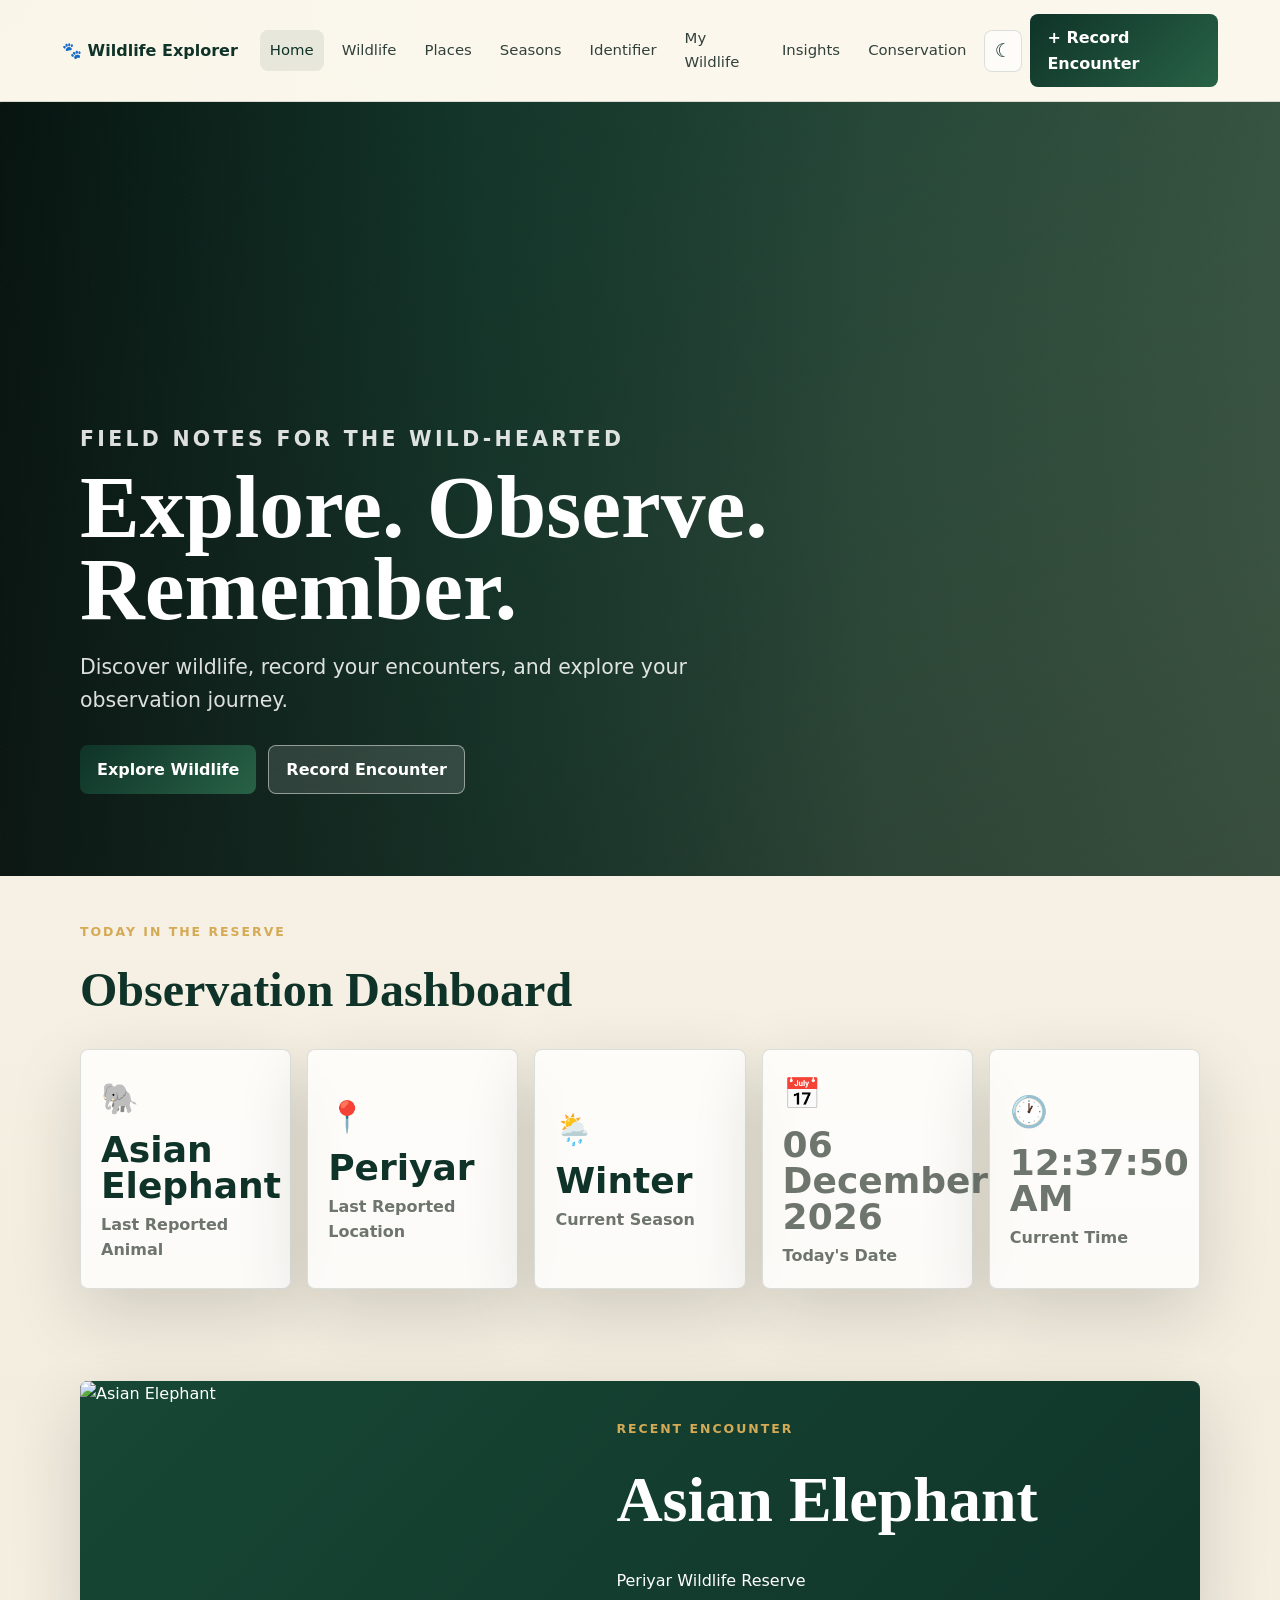
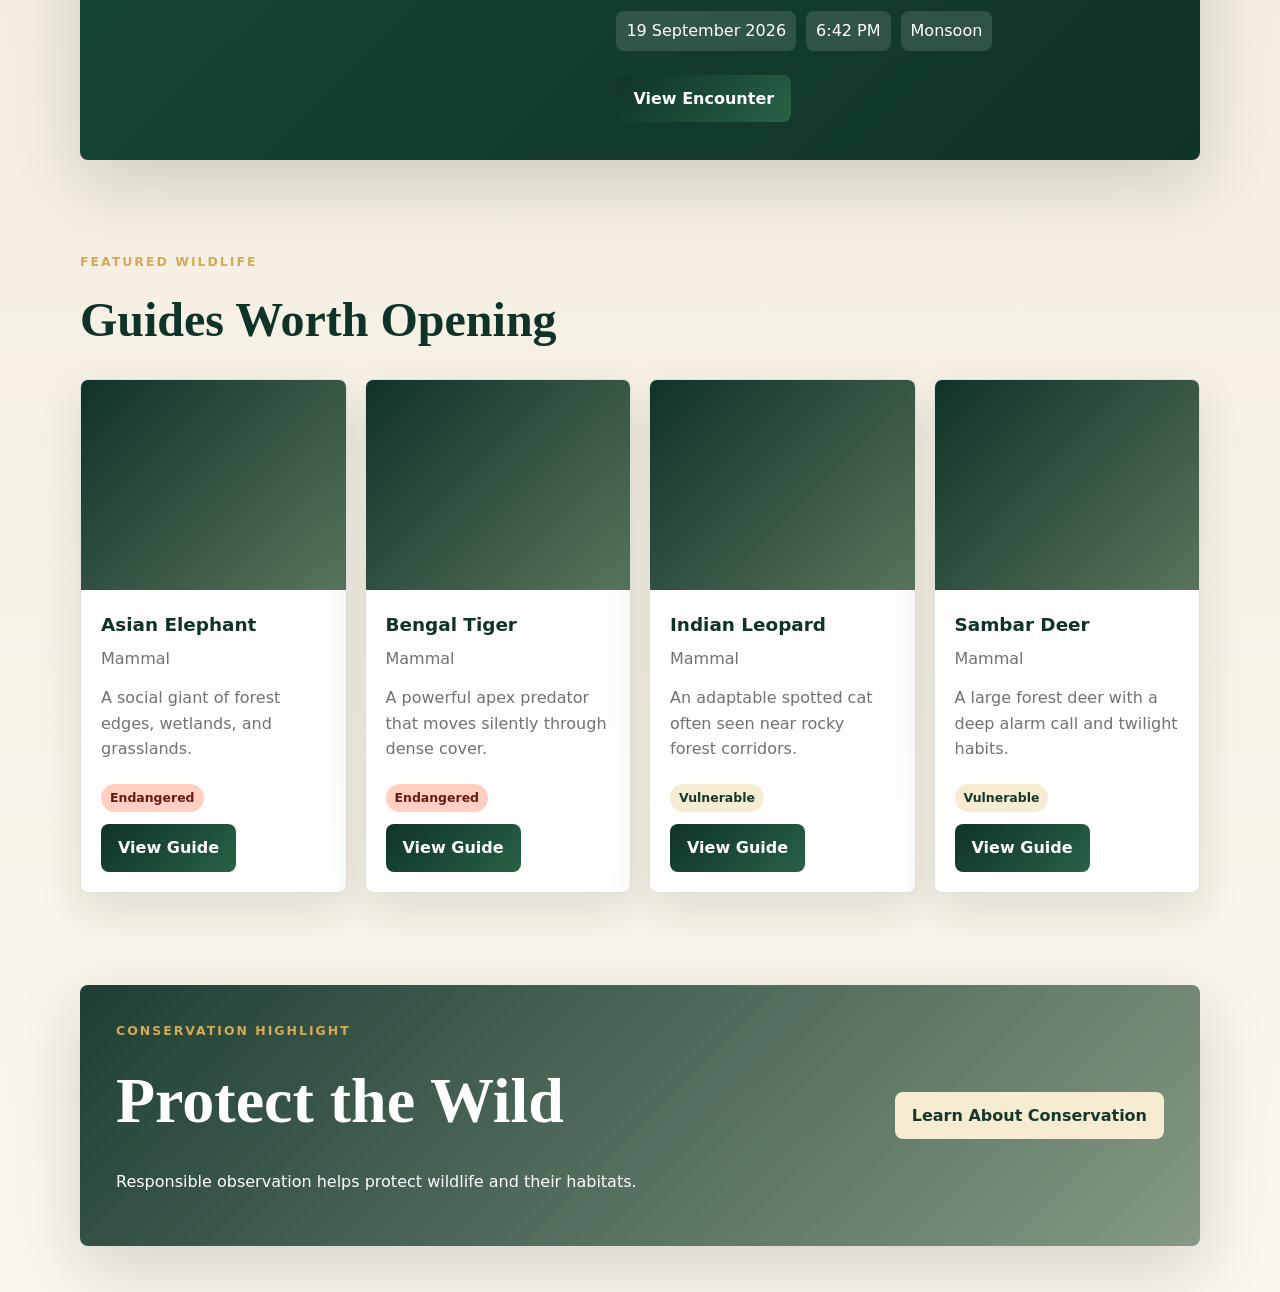
==== index.html @ a48fb43b "fixed directory" ====
<!doctype html>
<html lang="en">
<head>
  <meta charset="utf-8">
  <meta name="viewport" content="width=device-width, initial-scale=1">
  <title>Wildlife Explorer | Home</title>
  <link rel="preconnect" href="https://images.unsplash.com">
  <link rel="stylesheet" href="css/style.css">
</head>
<body data-page="home">
  <header class="site-header">
    <nav class="nav-shell">
      <a class="logo" href="index.html"><span>🐾</span> Wildlife Explorer</a>
      <button class="menu-toggle" aria-label="Open navigation"><span></span><span></span><span></span></button>
      <div class="nav-links">
        <a href="index.html" data-nav="home">Home</a>
        <a href="wildlife.html" data-nav="wildlife">Wildlife</a>
        <a href="places.html" data-nav="places">Places</a>
        <a href="seasons.html" data-nav="seasons">Seasons</a>
        <a href="identifier.html" data-nav="identifier">Identifier</a>
        <a href="my-wildlife.html" data-nav="my-wildlife">My Wildlife</a>
        <a href="insights.html" data-nav="insights">Insights</a>
        <a href="conservation.html" data-nav="conservation">Conservation</a>
        <button class="theme-toggle" type="button" aria-label="Switch to dark mode" title="Switch theme"><span class="theme-icon">☾</span></button>
        <a class="btn btn-primary nav-cta" href="encounter.html">+ Record Encounter</a>
      </div>
    </nav>
  </header>

  <main>
    <section class="hero home-hero reveal" style="--hero:url('https://images.unsplash.com/photo-1484406566174-9da000fda645?auto=format&fit=crop&w=1800&q=85')">
      <div class="hero-overlay"></div>
      <div class="hero-content">
        <p class="eyebrow">Field notes for the wild-hearted</p>
        <h1>Explore. Observe. Remember.</h1>
        <p>Discover wildlife, record your encounters, and explore your observation journey.</p>
        <div class="hero-actions">
          <a class="btn btn-primary" href="wildlife.html">Explore Wildlife</a>
          <a class="btn btn-ghost" href="encounter.html">Record Encounter</a>
        </div>
      </div>
    </section>

    <section class="section dashboard-section">
      <div class="section-heading reveal">
        <p class="eyebrow">Today in the reserve</p>
        <h2>Observation Dashboard</h2>
      </div>
      <div class="stat-grid" id="homeStats"></div>
    </section>

    <section class="section split-section">
      <article class="encounter-feature reveal">
        <img src="https://images.unsplash.com/photo-1557050543-4d5f4e07ef46?auto=format&fit=crop&w=900&q=80" alt="Asian Elephant">
        <div>
          <p class="eyebrow">Recent Encounter</p>
          <h2>Asian Elephant</h2>
          <p>Periyar Wildlife Reserve</p>
          <div class="meta-line"><span>19 September 2026</span><span>6:42 PM</span><span>Monsoon</span></div>
          <a class="btn btn-primary" href="encounter-details.html">View Encounter</a>
        </div>
      </article>
    </section>

    <section class="section">
      <div class="section-heading reveal">
        <p class="eyebrow">Featured Wildlife</p>
        <h2>Guides Worth Opening</h2>
      </div>
      <div class="card-grid animals-featured" id="featuredAnimals"></div>
    </section>

    <section class="section">
      <article class="conservation-band reveal">
        <div>
          <p class="eyebrow">Conservation Highlight</p>
          <h2>Protect the Wild</h2>
          <p>Responsible observation helps protect wildlife and their habitats.</p>
        </div>
        <a class="btn btn-light" href="conservation.html">Learn About Conservation</a>
      </article>
    </section>
  </main>
  <script src="js/script.js"></script>
</body>
</html>
---- css/style.css ----
:root {
  --forest: #0f3328;
  --forest-2: #174735;
  --charcoal: #101916;
  --moss: #58755b;
  --gold: #d5aa55;
  --sand: #e7dcc4;
  --cream: #fbf7ed;
  --muted: #6d756d;
  --line: rgba(15, 51, 40, .14);
  --glass: rgba(255, 255, 255, .78);
  --surface: rgba(255, 255, 255, .84);
  --surface-strong: #ffffff;
  --chip-bg: #f6ecd1;
  --chip-text: #15382c;
  --active-text: #ffffff;
  --shadow: 0 24px 70px rgba(16, 25, 22, .16);
  --radius: 8px;
}

html[data-theme="dark"] {
  --forest: #9bf0b5;
  --forest-2: #173726;
  --charcoal: #f4fff7;
  --moss: #bde0a8;
  --gold: #ffd56f;
  --sand: #2b342c;
  --cream: #101916;
  --muted: #d1dfd6;
  --line: rgba(244, 255, 247, .2);
  --glass: rgba(18, 34, 27, .94);
  --surface: rgba(19, 39, 30, .96);
  --surface-strong: #182d24;
  --chip-bg: #f0e3bc;
  --chip-text: #0d271d;
  --active-text: #08140f;
  --shadow: 0 24px 70px rgba(0, 0, 0, .44);
}

* { box-sizing: border-box; }
html { scroll-behavior: smooth; }
body {
  margin: 0;
  color: var(--charcoal);
  background:
    radial-gradient(circle at top left, rgba(213, 170, 85, .16), transparent 32rem),
    linear-gradient(180deg, #fbf7ed 0%, #f3eddf 48%, #fbf7ed 100%);
  font-family: Inter, ui-sans-serif, system-ui, -apple-system, BlinkMacSystemFont, "Segoe UI", sans-serif;
  line-height: 1.6;
  transition: background .25s ease, color .25s ease;
  animation: pageFade .45s ease both;
}

html[data-theme="dark"] body {
  background:
    radial-gradient(circle at top left, rgba(239, 200, 111, .12), transparent 32rem),
    linear-gradient(180deg, #07110e 0%, #101916 48%, #07110e 100%);
}

a { color: inherit; text-decoration: none; }
img { display: block; max-width: 100%; }
button, input, select { font: inherit; }

.site-header {
  position: sticky;
  top: 0;
  z-index: 50;
  background: rgba(251, 247, 237, .86);
  backdrop-filter: blur(20px);
  border-bottom: 1px solid var(--line);
}

html[data-theme="dark"] .site-header {
  background: rgba(7, 17, 14, .86);
}

.nav-shell {
  max-width: 1200px;
  margin: 0 auto;
  padding: 14px 22px;
  display: flex;
  align-items: center;
  justify-content: space-between;
  gap: 22px;
}

.logo {
  font-weight: 850;
  color: var(--forest);
  letter-spacing: 0;
  white-space: nowrap;
}

.nav-links {
  display: flex;
  align-items: center;
  gap: 8px;
}

.nav-links a:not(.btn) {
  color: #31413a;
  font-size: .93rem;
  padding: 9px 10px;
  border-radius: var(--radius);
}

html[data-theme="dark"] .nav-links a:not(.btn) {
  color: #d6e5da;
}

.nav-links a.active,
.nav-links a:not(.btn):hover {
  color: var(--forest);
  background: rgba(15, 51, 40, .08);
}

html[data-theme="dark"] .nav-links a.active,
html[data-theme="dark"] .nav-links a:not(.btn):hover {
  color: #07110e;
  background: linear-gradient(135deg, #ffd56f, #9bf0b5);
}

.menu-toggle {
  display: none;
  width: 44px;
  height: 44px;
  border: 1px solid var(--line);
  border-radius: var(--radius);
  background: var(--cream);
}

.theme-toggle {
  width: 42px;
  height: 42px;
  display: inline-grid;
  place-items: center;
  border: 1px solid var(--line);
  border-radius: var(--radius);
  color: var(--forest);
  background: rgba(255, 255, 255, .66);
  cursor: pointer;
  transition: transform .22s ease, background .22s ease, box-shadow .22s ease, color .22s ease;
}

.theme-toggle:hover {
  transform: translateY(-2px);
  box-shadow: 0 14px 30px rgba(16, 25, 22, .14);
}

.theme-icon {
  font-size: 1.18rem;
  line-height: 1;
}

html[data-theme="dark"] .theme-toggle,
html[data-theme="dark"] .menu-toggle,
html[data-theme="dark"] .nav-links {
  background: rgba(20, 32, 27, .88);
}

.menu-toggle span {
  display: block;
  width: 20px;
  height: 2px;
  margin: 5px auto;
  background: linear-gradient(135deg, var(--forest-2), #0f3328);
}

.btn {
  display: inline-flex;
  align-items: center;
  justify-content: center;
  min-height: 42px;
  padding: 11px 17px;
  border: 0;
  border-radius: var(--radius);
  font-weight: 800;
  cursor: pointer;
  position: relative;
  overflow: hidden;
  transition: transform .22s ease, box-shadow .22s ease, background .22s ease, color .22s ease;
}

.btn:hover { transform: translateY(-2px); box-shadow: 0 14px 30px rgba(16, 25, 22, .18); }
.btn-primary { color: white; background: linear-gradient(135deg, var(--forest), #286246); }
.btn-ghost { color: white; border: 1px solid rgba(255,255,255,.48); background: rgba(255,255,255,.13); backdrop-filter: blur(12px); }
.btn-light { color: var(--chip-text); background: var(--chip-bg); }

.btn::after {
  content: "";
  position: absolute;
  inset: 0;
  background: linear-gradient(110deg, transparent 0%, rgba(255,255,255,.34) 48%, transparent 70%);
  transform: translateX(-120%);
  transition: transform .45s ease;
}

.btn:hover::after { transform: translateX(120%); }

html[data-theme="dark"] .btn-primary,
html[data-theme="dark"] .chip.active,
html[data-theme="dark"] .season-cards button.active,
html[data-theme="dark"] .season-strip .active {
  color: var(--active-text);
  background: linear-gradient(135deg, #efc86f, #8ed7a5);
}

.hero {
  min-height: 86vh;
  position: relative;
  display: grid;
  align-items: end;
  isolation: isolate;
  background:
    linear-gradient(135deg, rgba(15, 51, 40, .9), rgba(16, 25, 22, .42)),
    var(--hero),
    linear-gradient(135deg, var(--forest), var(--moss));
  background-size: cover;
  background-position: center;
  animation: heroDrift 18s ease-in-out infinite alternate;
}

.hero::after {
  content: "";
  position: absolute;
  inset: 0;
  z-index: -1;
  pointer-events: none;
  background-image:
    linear-gradient(120deg, rgba(255,255,255,.16) 0 1px, transparent 1px 100%),
    linear-gradient(120deg, rgba(255,213,111,.12) 0 1px, transparent 1px 100%);
  background-size: 92px 92px, 148px 148px;
  opacity: .24;
  animation: rainLines 7s linear infinite;
}

.compact-hero { min-height: 58vh; }

.home-hero {
  background:
    linear-gradient(90deg, rgba(7, 17, 14, .9) 0%, rgba(15, 51, 40, .72) 38%, rgba(15, 51, 40, .22) 68%, rgba(7, 17, 14, .1) 100%),
    var(--hero),
    linear-gradient(135deg, var(--forest), var(--moss));
  background-size: cover;
  background-position: center, right center, center;
}

.home-hero .hero-overlay {
  background: linear-gradient(180deg, rgba(16,25,22,.02), rgba(16,25,22,.36));
}
.hero-overlay {
  position: absolute;
  inset: 0;
  z-index: -1;
  background: linear-gradient(180deg, rgba(16,25,22,.05), rgba(16,25,22,.72));
}

.hero-content {
  width: min(1120px, calc(100% - 40px));
  margin: 0 auto;
  padding: 100px 0 82px;
  color: white;
}

.hero-content h1,
.page-title h1 {
  margin: 0;
  max-width: 760px;
  font-family: Georgia, "Times New Roman", serif;
  font-size: clamp(3rem, 7vw, 6.8rem);
  line-height: .92;
  letter-spacing: 0;
}

.hero-content p,
.page-title p {
  max-width: 650px;
  font-size: clamp(1rem, 2vw, 1.28rem);
  color: rgba(255,255,255,.86);
}

.page-title p { color: var(--muted); }
.hero-actions { display: flex; gap: 12px; flex-wrap: wrap; margin-top: 28px; }
.eyebrow {
  margin: 0 0 10px;
  color: var(--gold);
  font-size: .78rem;
  font-weight: 900;
  text-transform: uppercase;
  letter-spacing: .16em;
}

.section, .page-title {
  width: min(1120px, calc(100% - 40px));
  margin: 0 auto;
}

.page-main { padding-top: 58px; }
.section { padding: 46px 0; }
.page-title { padding: 38px 0 12px; }
.page-title h1 { color: var(--forest); font-size: clamp(2.6rem, 6vw, 5rem); }
.page-title p { color: var(--muted); }
.section-heading { margin-bottom: 20px; }
.section-heading h2, .chart-card h2, .season-panel h2 {
  margin: 0;
  color: var(--forest);
  font-family: Georgia, "Times New Roman", serif;
  font-size: clamp(1.8rem, 4vw, 3rem);
}

.stat-grid {
  display: grid;
  grid-template-columns: repeat(5, minmax(0, 1fr));
  gap: 16px;
}

.stat-card, .info-card, .fact-card, .chart-card, .identifier-shell, .form-shell, .filters-panel {
  border: 1px solid var(--line);
  border-radius: var(--radius);
  background: var(--glass);
  box-shadow: var(--shadow);
  backdrop-filter: blur(16px);
  transition: transform .24s ease, border-color .24s ease, box-shadow .24s ease;
}

.stat-card:hover, .info-card:hover, .fact-card:hover, .chart-card:hover {
  transform: translateY(-4px);
  border-color: rgba(213, 170, 85, .46);
}

.stat-card {
  min-height: 126px;
  padding: 20px;
  display: grid;
  align-content: center;
  gap: 8px;
}

.stat-card .icon { font-size: 1.9rem; }
.stat-card strong {
  color: var(--forest);
  font-size: clamp(1.55rem, 3vw, 2.25rem);
  line-height: 1;
}
.stat-card span { color: var(--muted); font-weight: 750; }

.encounter-feature {
  display: grid;
  grid-template-columns: minmax(260px, 42%) 1fr;
  gap: 28px;
  overflow: hidden;
  border-radius: var(--radius);
  background: linear-gradient(135deg, var(--forest-2), #0f3328);
  color: white;
  box-shadow: var(--shadow);
}

.encounter-feature img {
  width: 100%;
  height: 100%;
  min-height: 330px;
  object-fit: cover;
}

.encounter-feature > div { padding: 38px; align-self: center; }
.encounter-feature h2 { margin: 0; font-family: Georgia, "Times New Roman", serif; font-size: clamp(2rem, 5vw, 4rem); }
.meta-line { display: flex; gap: 10px; flex-wrap: wrap; margin: 18px 0 24px; }
.meta-line span { padding: 7px 10px; border-radius: var(--radius); background: rgba(255,255,255,.13); }

.card-grid, .place-grid, .encounter-grid, .info-grid, .medal-grid, .analytics-grid {
  display: grid;
  grid-template-columns: repeat(4, minmax(0, 1fr));
  gap: 18px;
}

.wildlife-grid {
  grid-template-columns: repeat(3, minmax(0, 1fr));
  gap: 24px;
}

.animal-card, .place-card, .encounter-card {
  overflow: hidden;
  border: 1px solid var(--line);
  border-radius: var(--radius);
  background: var(--surface);
  box-shadow: 0 18px 45px rgba(16,25,22,.11);
  transition: transform .24s ease, box-shadow .24s ease, border-color .24s ease;
}

html[data-theme="dark"] .animal-card,
html[data-theme="dark"] .encounter-card,
html[data-theme="dark"] .timeline div,
html[data-theme="dark"] .season-panel,
html[data-theme="dark"] .season-strip span,
html[data-theme="dark"] .suggestion-card,
html[data-theme="dark"] input,
html[data-theme="dark"] select,
html[data-theme="dark"] .chip,
html[data-theme="dark"] .season-cards button {
  background: var(--surface);
  color: var(--charcoal);
}

.animal-card:hover, .place-card:hover, .encounter-card:hover {
  transform: translateY(-6px);
  box-shadow: var(--shadow);
}

.image-frame {
  height: 210px;
  overflow: hidden;
  background: linear-gradient(135deg, var(--forest), var(--moss));
}

.image-frame img { width: 100%; height: 100%; object-fit: cover; transition: transform .45s ease; }
.animal-card:hover img, .place-card:hover img, .encounter-card:hover img { transform: scale(1.06); }
.card-body { padding: 18px; }
.animal-card .card-body {
  padding: 20px;
  display: flex;
  min-height: 286px;
  flex-direction: column;
}
.card-body h3 { margin: 0 0 6px; color: var(--forest); font-size: 1.15rem; }
.card-body p { margin: 0 0 14px; color: var(--muted); }
.card-actions {
  display: flex;
  align-items: flex-start;
  flex-direction: column;
  gap: 12px;
  margin-top: auto;
  padding-top: 8px;
}
.card-actions .btn {
  width: auto;
  min-height: 44px;
}
.status-pill {
  display: inline-flex;
  align-items: center;
  min-height: 28px;
  padding: 4px 9px;
  border-radius: 999px;
  color: var(--chip-text);
  background: var(--chip-bg);
  font-size: .78rem;
  font-weight: 850;
}
.endangered { color: #641d12; background: #ffd0c2; }

.conservation-band {
  display: flex;
  align-items: center;
  justify-content: space-between;
  gap: 22px;
  padding: 36px;
  border-radius: var(--radius);
  color: white;
  background:
    linear-gradient(135deg, rgba(15,51,40,.94), rgba(88,117,91,.72)),
    url("https://images.unsplash.com/photo-1516026672322-bc52d61a55d5?auto=format&fit=crop&w=1400&q=80") center/cover;
  box-shadow: var(--shadow);
}
.conservation-band h2 { margin: 0; font-family: Georgia, "Times New Roman", serif; font-size: clamp(2rem, 5vw, 4rem); }

.toolbar, .filters-panel {
  display: flex;
  gap: 12px;
  flex-wrap: wrap;
  align-items: center;
  margin-bottom: 22px;
}

.search-input, input, select {
  min-height: 48px;
  padding: 12px 14px;
  border: 1px solid var(--line);
  border-radius: var(--radius);
  background: var(--surface);
  color: var(--charcoal);
  outline: none;
}

html[data-theme="dark"] .search-input,
html[data-theme="dark"] input,
html[data-theme="dark"] select {
  background: rgba(7, 17, 14, .72);
  color: var(--charcoal);
}

.search-input { flex: 1 1 280px; }
.filter-row { display: flex; gap: 8px; flex-wrap: wrap; }
.chip, .season-cards button {
  min-height: 42px;
  border: 1px solid var(--line);
  border-radius: var(--radius);
  background: var(--chip-bg);
  color: var(--chip-text);
  font-weight: 850;
  cursor: pointer;
  transition: transform .2s ease, box-shadow .2s ease, background .2s ease, color .2s ease;
}
.chip { padding: 9px 14px; }
.chip:hover, .season-cards button:hover {
  transform: translateY(-2px);
  box-shadow: 0 12px 24px rgba(16,25,22,.14);
}
.chip.active, .season-cards button.active { color: var(--active-text); background: var(--forest); }

.info-grid { grid-template-columns: repeat(3, minmax(0, 1fr)); }
.info-card, .fact-card, .chart-card { padding: 22px; }
.info-card h3 { margin: 0 0 8px; color: var(--forest); }
.facts-grid { grid-template-columns: repeat(3, minmax(0, 1fr)); }
.timeline {
  border-left: 3px solid var(--gold);
  display: grid;
  gap: 18px;
  margin-bottom: 22px;
}
.timeline div {
  position: relative;
  margin-left: 22px;
  padding: 16px 18px;
  border-radius: var(--radius);
  background: var(--surface);
  border: 1px solid var(--line);
}
.timeline div::before {
  content: "";
  position: absolute;
  left: -31px;
  top: 22px;
  width: 14px;
  height: 14px;
  border-radius: 50%;
  background: var(--gold);
  box-shadow: 0 0 0 5px rgba(213,170,85,.22);
}
.timeline time, .timeline span { display: block; color: var(--muted); }
.timeline strong { color: var(--forest); font-size: 1.15rem; }

.mock-map {
  position: relative;
  min-height: 540px;
  overflow: hidden;
  border-radius: var(--radius);
  background:
    radial-gradient(circle at 20% 24%, rgba(213,170,85,.32), transparent 9rem),
    radial-gradient(circle at 72% 68%, rgba(28,89,61,.28), transparent 12rem),
    linear-gradient(135deg, #b9c492, #799b76 52%, #d7c99a);
  box-shadow: var(--shadow);
}
.river, .road { position: absolute; pointer-events: none; }
.river {
  inset: -10% 18% auto auto;
  width: 110px;
  height: 130%;
  background: rgba(66,133,151,.58);
  transform: rotate(24deg);
  filter: blur(.4px);
  animation: riverFlow 6s ease-in-out infinite alternate;
}
.road {
  width: 120%;
  height: 12px;
  background: rgba(239,225,189,.72);
  border: 1px dashed rgba(74,70,52,.32);
}
.road-a { left: -8%; top: 42%; transform: rotate(-12deg); }
.road-b { left: 12%; top: 74%; transform: rotate(18deg); }
.tree {
  position: absolute;
  width: 42px;
  height: 42px;
  border-radius: 50% 50% 45% 45%;
  background: #245638;
  box-shadow: 20px 16px 0 #315f3e, -16px 22px 0 #476d47;
  transform-origin: bottom center;
  animation: treeSway 4.8s ease-in-out infinite alternate;
}
.t1{left:12%;top:18%}.t2{left:82%;top:20%}.t3{left:18%;top:74%}.t4{left:62%;top:48%}
.map-pin {
  position: absolute;
  z-index: 3;
  border: 0;
  border-radius: 999px;
  padding: 8px 12px;
  color: var(--active-text);
  background: linear-gradient(135deg, var(--forest-2), #0f3328);
  box-shadow: 0 12px 25px rgba(16,25,22,.24);
  cursor: pointer;
  animation: pinPulse 2.2s ease-in-out infinite;
  transition: transform .2s ease, box-shadow .2s ease;
}
.map-pin:hover { transform: translateY(-3px) scale(1.04); }
.map-popup {
  position: absolute;
  left: 22%;
  top: 35%;
  z-index: 5;
  width: 210px;
  display: none;
  padding: 14px;
  border-radius: var(--radius);
  background: var(--surface-strong);
  box-shadow: var(--shadow);
}
.map-popup.open { display: grid; animation: pop .22s ease both; }
.map-popup span { color: var(--muted); }
.map-stats { grid-template-columns: repeat(3, minmax(0, 1fr)); margin-top: 18px; }
.journey {
  margin-top: 18px;
  padding: 18px;
  border-radius: var(--radius);
  background: linear-gradient(135deg, var(--forest-2), #0f3328);
  color: white;
  font-weight: 850;
  text-align: center;
}
.journey span { color: var(--gold); margin: 0 10px; }

.place-grid { grid-template-columns: repeat(3, minmax(0, 1fr)); }
.place-card {
  min-height: 360px;
  display: grid;
  align-items: end;
  color: white;
  background-size: cover;
  background-position: center;
  position: relative;
  isolation: isolate;
}
.place-card::before {
  content: "";
  position: absolute;
  inset: 0;
  z-index: -1;
  background:
    linear-gradient(180deg, rgba(16,25,22,.06), rgba(16,25,22,.88)),
    radial-gradient(circle at 18% 84%, rgba(213,170,85,.24), transparent 14rem);
}
.place-card .card-body p { color: rgba(255,255,255,.84); }
.place-card h3 { color: white; font-family: Georgia, "Times New Roman", serif; font-size: 2rem; }
.place-card .card-body { padding: 24px; }
.place-card .btn {
  width: fit-content;
  min-width: 96px;
  margin-top: 10px;
}

.medal-grid { grid-template-columns: repeat(2, minmax(0, 1fr)); }
.medal-card {
  padding: 28px;
  border-radius: var(--radius);
  background: linear-gradient(135deg, var(--forest-2), #0f3328);
  color: white;
  box-shadow: var(--shadow);
}
.medal-card span { font-size: 2.2rem; }
.medal-card h3 { margin: 4px 0; font-family: Georgia, "Times New Roman", serif; font-size: 2.2rem; }
.season-strip, .season-cards {
  display: grid;
  grid-template-columns: repeat(4, minmax(0, 1fr));
  gap: 12px;
}
.season-strip span {
  padding: 18px;
  border-radius: var(--radius);
  background: var(--chip-bg);
  color: var(--chip-text);
  font-weight: 850;
  text-align: center;
}
.season-strip .active { color: var(--active-text); background: var(--forest); }
.season-cards button { min-height: 120px; font-size: 1.25rem; }
.season-panel { margin-top: 20px; padding: 24px; border-radius: var(--radius); background: var(--surface); border: 1px solid var(--line); }
.mini-list { display: flex; gap: 10px; flex-wrap: wrap; }
.mini-list span {
  padding: 9px 12px;
  border-radius: 999px;
  background: var(--chip-bg);
  font-weight: 850;
  color: var(--chip-text);
  animation: pop .28s ease both;
}

.identifier-shell, .form-shell { padding: 24px; }
.form-grid {
  display: grid;
  grid-template-columns: repeat(2, minmax(0, 1fr));
  gap: 16px;
}
label { display: grid; gap: 7px; color: var(--forest); font-weight: 850; }

.time-field {
  align-self: start;
}

.fancy-time {
  display: grid;
  grid-template-columns: 42px 1fr auto;
  align-items: center;
  min-height: 52px;
  border: 1px solid var(--line);
  border-radius: var(--radius);
  background:
    linear-gradient(135deg, rgba(213, 170, 85, .18), rgba(142, 215, 165, .12)),
    rgba(255, 255, 255, .76);
  overflow: hidden;
  box-shadow: inset 0 1px 0 rgba(255, 255, 255, .3);
}

.fancy-time input {
  min-height: 50px;
  border: 0;
  border-radius: 0;
  background: transparent;
  font-weight: 900;
}

.time-icon {
  display: grid;
  place-items: center;
  width: 42px;
  height: 100%;
  color: #07110e;
  background: linear-gradient(135deg, #efc86f, #8ed7a5);
}

.time-period {
  margin-right: 12px;
  padding: 5px 8px;
  border-radius: 999px;
  color: var(--chip-text);
  background: var(--chip-bg);
  font-size: .76rem;
  font-weight: 950;
}

.time-presets {
  display: grid;
  grid-template-columns: repeat(4, minmax(0, 1fr));
  gap: 7px;
}

.time-presets button {
  min-height: 34px;
  border: 1px solid var(--line);
  border-radius: var(--radius);
  color: var(--chip-text);
  background: var(--chip-bg);
  font-size: .82rem;
  font-weight: 850;
  cursor: pointer;
  transition: transform .2s ease, background .2s ease;
}

.time-presets button:hover,
.time-presets button.active {
  transform: translateY(-1px);
  color: #07110e;
  background: linear-gradient(135deg, #efc86f, #8ed7a5);
}

html[data-theme="dark"] .fancy-time {
  background:
    linear-gradient(135deg, rgba(239, 200, 111, .16), rgba(142, 215, 165, .1)),
    rgba(7, 17, 14, .72);
}

html[data-theme="dark"] .time-period,
html[data-theme="dark"] .time-presets button {
  background: rgba(20, 32, 27, .78);
}

.suggestion-panel {
  margin: 18px 0;
  display: grid;
  grid-template-columns: repeat(2, minmax(0, 1fr));
  gap: 14px;
}
.suggestion-card {
  padding: 18px;
  border: 1px solid var(--line);
  border-radius: var(--radius);
  background: var(--surface);
}
.suggestion-card span { font-size: 1.7rem; }
.suggestion-card h3 { margin: 4px 0; color: var(--forest); }
.warning-card {
  display: none;
  padding: 18px;
  margin: 18px 0;
  border-radius: var(--radius);
  color: #6b3512;
  background: #f5dfb2;
}
.warning-card.show { display: grid; gap: 12px; }
.filters-panel {
  padding: 16px;
  display: grid;
  grid-template-columns: 2fr repeat(4, 1fr);
}
.encounter-grid { grid-template-columns: repeat(3, minmax(0, 1fr)); }

.modal {
  position: fixed;
  inset: 0;
  z-index: 90;
  display: none;
  place-items: center;
  padding: 20px;
  background: rgba(16,25,22,.58);
  backdrop-filter: blur(10px);
}
.modal.open { display: grid; }
.modal-card {
  position: relative;
  width: min(420px, 100%);
  padding: 34px;
  border-radius: var(--radius);
  background: var(--cream);
  text-align: center;
  box-shadow: var(--shadow);
  animation: pop .22s ease both;
}

html[data-theme="dark"] .modal-card {
  background: #101916;
}
.modal-close {
  position: absolute;
  right: 14px;
  top: 12px;
  border: 0;
  background: transparent;
  font-size: 1.7rem;
  cursor: pointer;
}
.success-icon {
  width: 66px;
  height: 66px;
  display: grid;
  place-items: center;
  margin: 0 auto 12px;
  border-radius: 50%;
  color: var(--active-text);
  background: var(--forest);
  font-size: 2rem;
  font-weight: 900;
}
@keyframes pop { from { transform: scale(.94); opacity: 0; } to { transform: scale(1); opacity: 1; } }

.analytics-grid { grid-template-columns: 1.2fr .8fr; }
.bar-chart { display: grid; gap: 14px; }
.bar-row { display: grid; grid-template-columns: 140px 1fr 34px; gap: 12px; align-items: center; }
.bar-track { height: 14px; border-radius: 999px; background: rgba(15,51,40,.1); overflow: hidden; }
.bar-fill { height: 100%; border-radius: inherit; background: linear-gradient(90deg, var(--forest), var(--gold)); }
.bar-fill {
  transform-origin: left center;
  animation: barGrow .8s ease-out both;
}
.season-bars {
  min-height: 280px;
  display: grid;
  grid-template-columns: repeat(4, 1fr);
  align-items: end;
  gap: 12px;
}
.season-bars span {
  display: flex;
  align-items: end;
  justify-content: center;
  padding: 12px 4px;
  border-radius: var(--radius) var(--radius) 0 0;
  color: white;
  background: linear-gradient(180deg, var(--gold), var(--forest));
  font-weight: 850;
  transform-origin: bottom center;
  animation: barRise .7s ease-out both;
}

.reveal { opacity: 0; transform: translateY(18px); transition: opacity .7s ease, transform .7s ease; transition-delay: var(--reveal-delay, 0ms); }
.reveal.visible { opacity: 1; transform: translateY(0); }
.reveal.visible:nth-child(2) { --reveal-delay: 70ms; }
.reveal.visible:nth-child(3) { --reveal-delay: 140ms; }
.reveal.visible:nth-child(4) { --reveal-delay: 210ms; }
.reveal.visible:nth-child(5) { --reveal-delay: 280ms; }
.reveal.visible:nth-child(6) { --reveal-delay: 350ms; }

@keyframes pageFade { from { opacity: 0; } to { opacity: 1; } }
@keyframes heroDrift { from { background-position: center, center, center; } to { background-position: center, 54% 48%, center; } }
@keyframes rainLines { from { background-position: 0 0, 0 0; } to { background-position: 92px 184px, 148px 296px; } }
@keyframes riverFlow { from { opacity: .48; } to { opacity: .72; } }
@keyframes treeSway { from { transform: rotate(-1deg); } to { transform: rotate(1.5deg); } }
@keyframes pinPulse {
  0%, 100% { box-shadow: 0 12px 25px rgba(16,25,22,.24), 0 0 0 0 rgba(213,170,85,.34); }
  50% { box-shadow: 0 14px 30px rgba(16,25,22,.28), 0 0 0 10px rgba(213,170,85,0); }
}
@keyframes barGrow { from { transform: scaleX(0); } to { transform: scaleX(1); } }
@keyframes barRise { from { transform: scaleY(.05); opacity: .4; } to { transform: scaleY(1); opacity: 1; } }

@media (prefers-reduced-motion: reduce) {
  *, *::before, *::after {
    animation-duration: .001ms !important;
    animation-iteration-count: 1 !important;
    scroll-behavior: auto !important;
    transition-duration: .001ms !important;
  }
}

@media (max-width: 980px) {
  .menu-toggle { display: block; }
  .nav-links {
    position: absolute;
    left: 20px;
    right: 20px;
    top: 72px;
    display: none;
    flex-direction: column;
    align-items: stretch;
    padding: 16px;
    border: 1px solid var(--line);
    border-radius: var(--radius);
    background: var(--cream);
    box-shadow: var(--shadow);
  }
  .nav-links.open { display: flex; }
  .nav-links a { width: 100%; }
  .stat-grid, .card-grid, .place-grid, .encounter-grid, .info-grid { grid-template-columns: repeat(2, minmax(0, 1fr)); }
  .encounter-feature, .analytics-grid, .filters-panel { grid-template-columns: 1fr; }
  .season-cards, .season-strip { grid-template-columns: repeat(2, minmax(0, 1fr)); }
}

@media (max-width: 640px) {
  .section, .page-title, .hero-content { width: min(100% - 28px, 1120px); }
  .hero { min-height: 76vh; }
  .compact-hero { min-height: 52vh; }
  .hero-actions, .conservation-band { align-items: stretch; flex-direction: column; }
  .btn { width: 100%; }
  .stat-grid, .card-grid, .place-grid, .encounter-grid, .info-grid, .medal-grid, .form-grid, .suggestion-panel, .map-stats, .facts-grid { grid-template-columns: 1fr; }
  .encounter-feature > div, .conservation-band { padding: 24px; }
  .mock-map { min-height: 430px; }
  .bar-row { grid-template-columns: 1fr; gap: 6px; }
  .season-cards, .season-strip { grid-template-columns: 1fr; }
  .time-presets { grid-template-columns: repeat(2, minmax(0, 1fr)); }
}
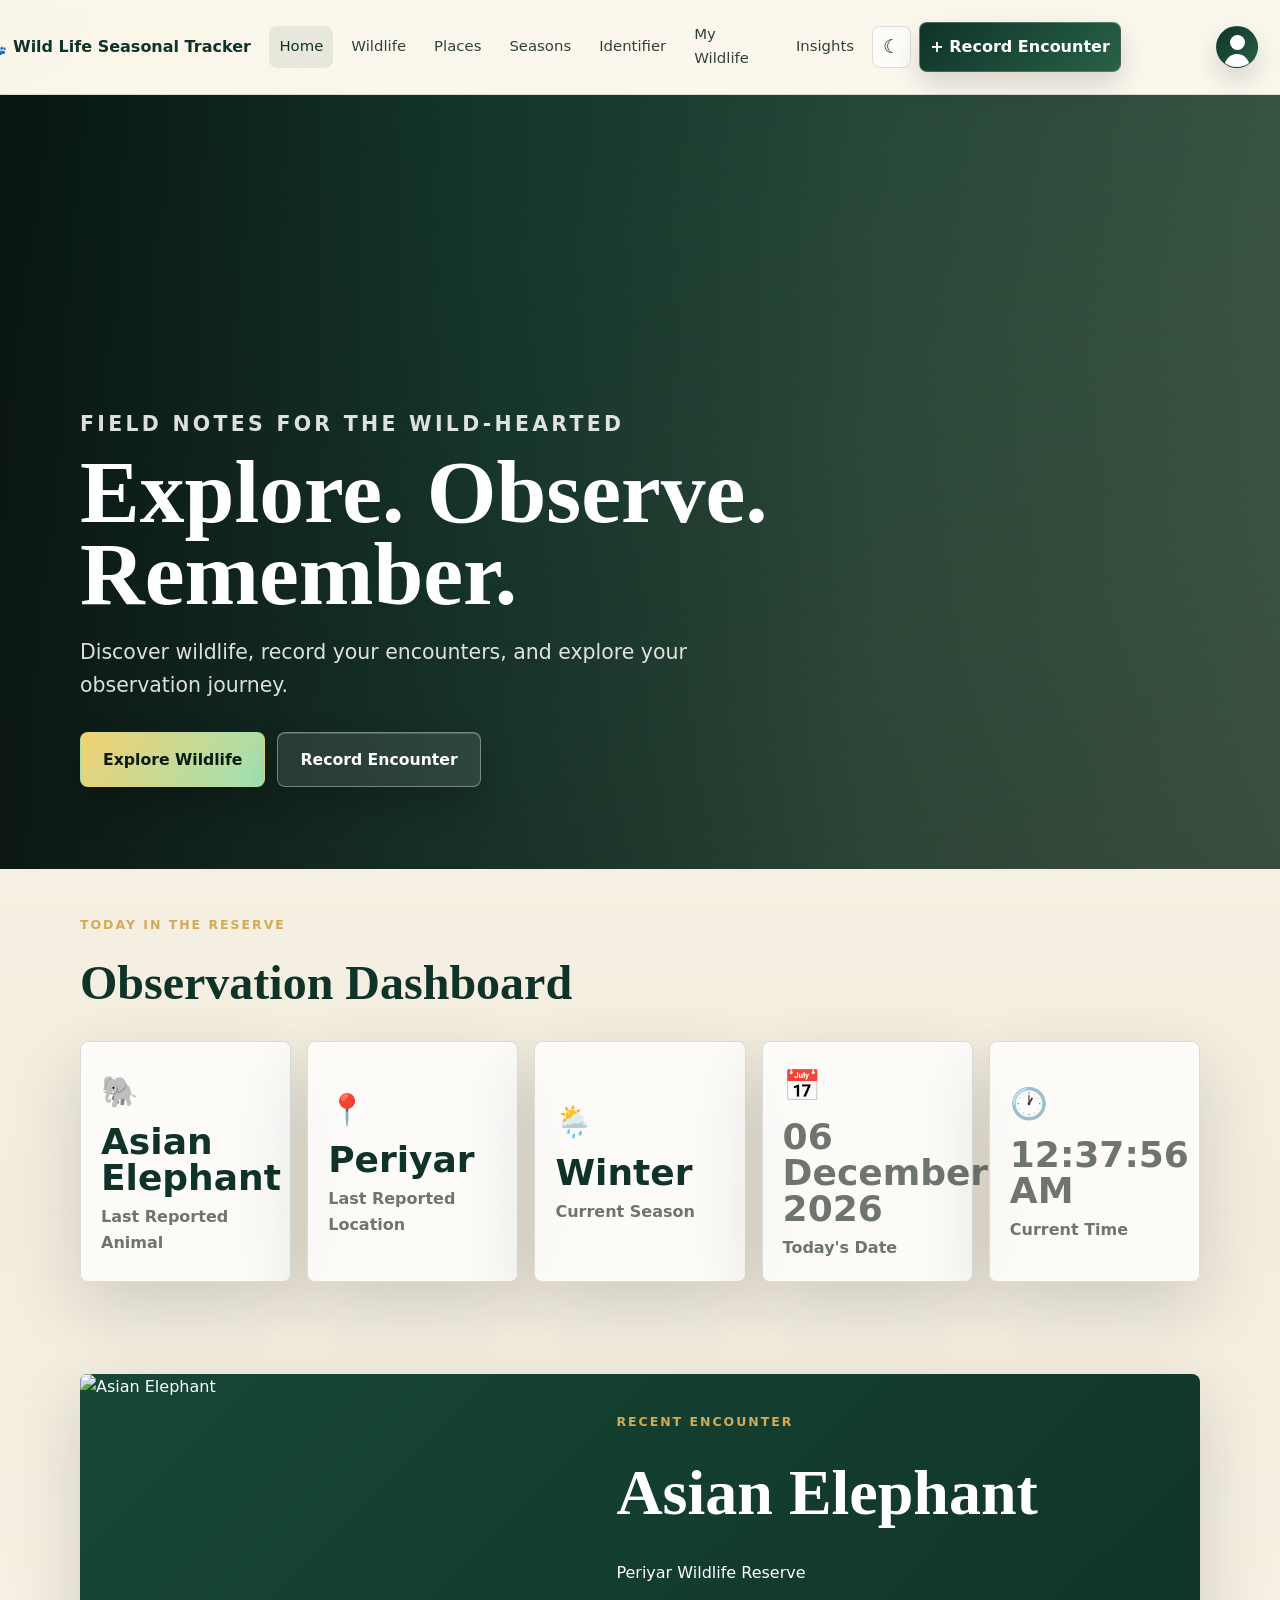
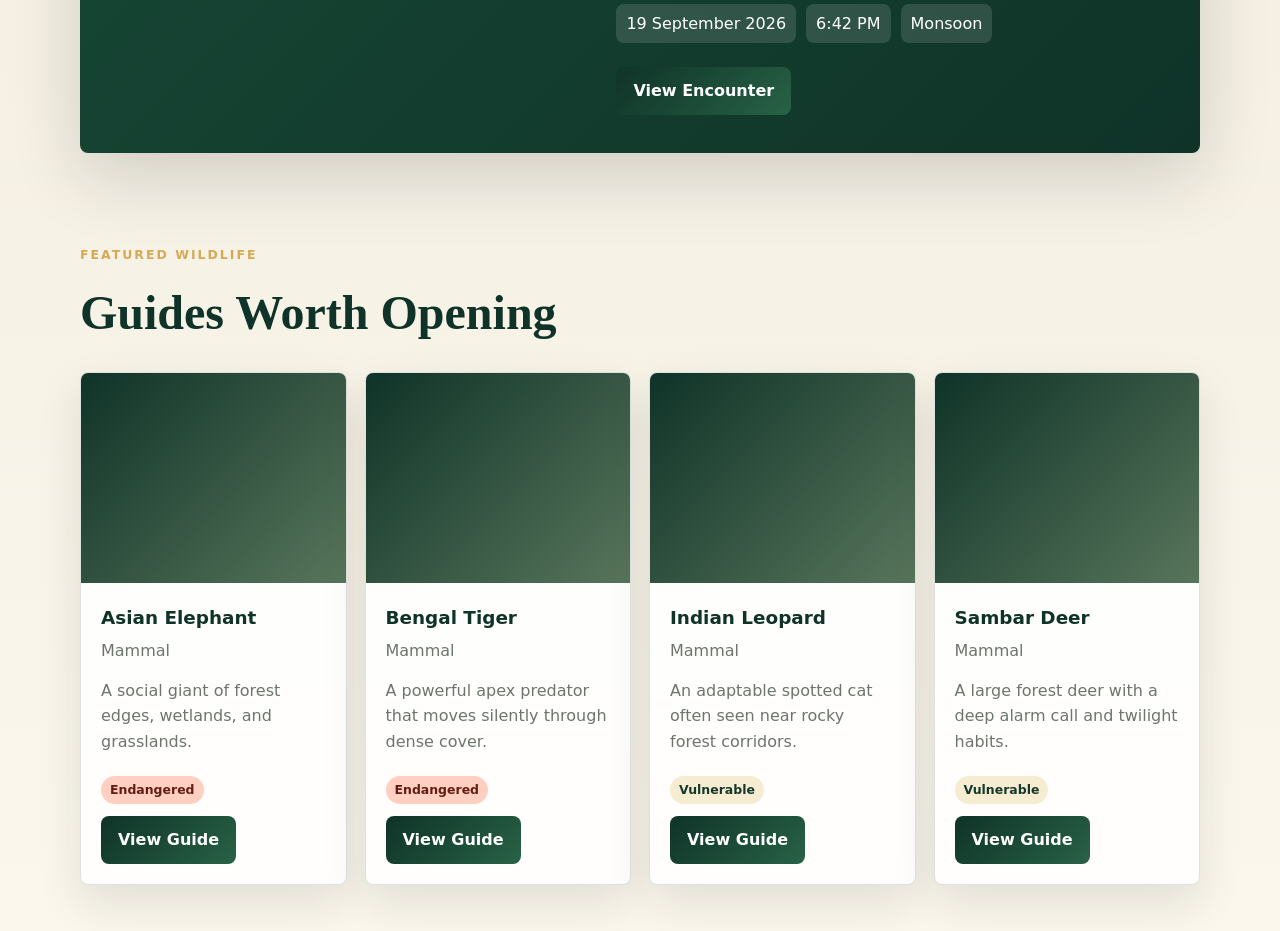
==== commit 8cbff425: "added authentication" ====
--- a/index.html
+++ b/index.html
@@ -3,14 +3,14 @@
 <head>
   <meta charset="utf-8">
   <meta name="viewport" content="width=device-width, initial-scale=1">
-  <title>Wildlife Explorer | Home</title>
+  <title>Wild Life Seasonal Tracker | Home</title>
   <link rel="preconnect" href="https://images.unsplash.com">
   <link rel="stylesheet" href="css/style.css">
 </head>
 <body data-page="home">
   <header class="site-header">
     <nav class="nav-shell">
-      <a class="logo" href="index.html"><span>🐾</span> Wildlife Explorer</a>
+      <a class="logo" href="index.html"><span>🐾</span> Wild Life Seasonal Tracker</a>
       <button class="menu-toggle" aria-label="Open navigation"><span></span><span></span><span></span></button>
       <div class="nav-links">
         <a href="index.html" data-nav="home">Home</a>
@@ -20,9 +20,20 @@
         <a href="identifier.html" data-nav="identifier">Identifier</a>
         <a href="my-wildlife.html" data-nav="my-wildlife">My Wildlife</a>
         <a href="insights.html" data-nav="insights">Insights</a>
-        <a href="conservation.html" data-nav="conservation">Conservation</a>
         <button class="theme-toggle" type="button" aria-label="Switch to dark mode" title="Switch theme"><span class="theme-icon">☾</span></button>
         <a class="btn btn-primary nav-cta" href="encounter.html">+ Record Encounter</a>
+        <div class="account-menu">
+          <button class="account-button" type="button" aria-label="Open account menu" aria-expanded="false"><span></span></button>
+          <div class="account-panel">
+            <strong id="accountName">Guest</strong>
+            <p id="accountEmail">No email</p>
+            <div class="account-auth-actions">
+              <button class="btn btn-light auth-trigger" type="button" data-auth-mode="login">Login</button>
+              <button class="btn btn-primary auth-trigger" type="button" data-auth-mode="register">Register</button>
+            </div>
+            <button class="btn btn-light auth-logout" type="button">Logout</button>
+          </div>
+        </div>
       </div>
     </nav>
   </header>
@@ -35,8 +46,8 @@
         <h1>Explore. Observe. Remember.</h1>
         <p>Discover wildlife, record your encounters, and explore your observation journey.</p>
         <div class="hero-actions">
-          <a class="btn btn-primary" href="wildlife.html">Explore Wildlife</a>
-          <a class="btn btn-ghost" href="encounter.html">Record Encounter</a>
+          <a class="btn btn-primary hero-btn hero-btn-primary" href="wildlife.html">Explore Wildlife</a>
+          <a class="btn btn-ghost hero-btn hero-btn-secondary" href="encounter.html">Record Encounter</a>
         </div>
       </div>
     </section>
@@ -57,7 +68,7 @@
           <h2>Asian Elephant</h2>
           <p>Periyar Wildlife Reserve</p>
           <div class="meta-line"><span>19 September 2026</span><span>6:42 PM</span><span>Monsoon</span></div>
-          <a class="btn btn-primary" href="encounter-details.html">View Encounter</a>
+          <a class="btn btn-primary" href="encounter-details.html?encounter=asian-elephant-periyar-2026-09-19">View Encounter</a>
         </div>
       </article>
     </section>
@@ -70,16 +81,6 @@
       <div class="card-grid animals-featured" id="featuredAnimals"></div>
     </section>
 
-    <section class="section">
-      <article class="conservation-band reveal">
-        <div>
-          <p class="eyebrow">Conservation Highlight</p>
-          <h2>Protect the Wild</h2>
-          <p>Responsible observation helps protect wildlife and their habitats.</p>
-        </div>
-        <a class="btn btn-light" href="conservation.html">Learn About Conservation</a>
-      </article>
-    </section>
   </main>
   <script src="js/script.js"></script>
 </body>
--- a/css/style.css
+++ b/css/style.css
@@ -78,13 +78,16 @@
   max-width: 1200px;
   margin: 0 auto;
   padding: 14px 22px;
-  display: flex;
+  display: grid;
+  grid-template-columns: minmax(260px, 1fr) auto minmax(150px, 1fr);
   align-items: center;
-  justify-content: space-between;
+  justify-content: center;
   gap: 22px;
+  position: relative;
 }
 
 .logo {
+  justify-self: start;
   font-weight: 850;
   color: var(--forest);
   letter-spacing: 0;
@@ -92,9 +95,11 @@
 }
 
 .nav-links {
+  justify-self: center;
   display: flex;
   align-items: center;
   gap: 8px;
+  justify-content: center;
 }
 
 .nav-links a:not(.btn) {
@@ -122,6 +127,7 @@
 
 .menu-toggle {
   display: none;
+  justify-self: end;
   width: 44px;
   height: 44px;
   border: 1px solid var(--line);
@@ -153,8 +159,7 @@
 }
 
 html[data-theme="dark"] .theme-toggle,
-html[data-theme="dark"] .menu-toggle,
-html[data-theme="dark"] .nav-links {
+html[data-theme="dark"] .menu-toggle {
   background: rgba(20, 32, 27, .88);
 }
 
@@ -186,6 +191,120 @@
 .btn-ghost { color: white; border: 1px solid rgba(255,255,255,.48); background: rgba(255,255,255,.13); backdrop-filter: blur(12px); }
 .btn-light { color: var(--chip-text); background: var(--chip-bg); }
 
+.nav-cta {
+  min-width: 176px;
+  min-height: 46px;
+  padding: 11px 18px;
+  border: 1px solid rgba(255, 255, 255, .22);
+  border-radius: 8px;
+  white-space: nowrap;
+  box-shadow: 0 12px 26px rgba(16, 25, 22, .16);
+}
+
+.auth-trigger {
+  min-height: 40px;
+  padding: 9px 14px;
+}
+
+.account-menu {
+  position: fixed;
+  top: 26px;
+  right: 22px;
+  z-index: 70;
+}
+
+.account-button {
+  width: 42px;
+  height: 42px;
+  display: grid;
+  place-items: center;
+  border: 1px solid var(--line);
+  border-radius: 50%;
+  color: white;
+  background: linear-gradient(135deg, var(--forest), #286246);
+  box-shadow: 0 12px 26px rgba(16, 25, 22, .16);
+  cursor: pointer;
+  overflow: hidden;
+  transition: transform .22s ease, box-shadow .22s ease;
+}
+
+.account-button:hover {
+  transform: translateY(-2px);
+  box-shadow: 0 16px 32px rgba(16, 25, 22, .22);
+}
+
+.account-button span {
+  width: 15px;
+  height: 15px;
+  position: relative;
+  border-radius: 50%;
+  background: currentColor;
+  transform: translateY(-5px);
+}
+
+.account-button span::after {
+  content: "";
+  position: absolute;
+  left: 50%;
+  top: 19px;
+  width: 25px;
+  height: 14px;
+  border-radius: 999px 999px 0 0;
+  background: currentColor;
+  transform: translateX(-50%);
+}
+
+.account-panel {
+  position: absolute;
+  right: 0;
+  top: calc(100% + 12px);
+  z-index: 80;
+  width: 260px;
+  display: grid;
+  gap: 7px;
+  padding: 16px;
+  border: 1px solid var(--line);
+  border-radius: var(--radius);
+  background: var(--surface-strong);
+  box-shadow: var(--shadow);
+  opacity: 0;
+  pointer-events: none;
+  transform: translateY(8px) scale(.98);
+  transition: opacity .2s ease, transform .2s ease;
+}
+
+.account-menu.open .account-panel {
+  opacity: 1;
+  pointer-events: auto;
+  transform: translateY(0) scale(1);
+}
+
+.account-panel strong {
+  color: var(--forest);
+  font-size: 1rem;
+}
+
+.account-panel p {
+  margin: 0 0 8px;
+  color: var(--muted);
+  overflow-wrap: anywhere;
+}
+
+.account-panel .btn {
+  width: 100%;
+}
+
+.account-auth-actions {
+  display: grid;
+  gap: 8px;
+}
+
+.account-auth-actions[hidden],
+.auth-trigger[hidden],
+.auth-logout[hidden] {
+  display: none !important;
+}
+
 .btn::after {
   content: "";
   position: absolute;
@@ -203,6 +322,153 @@
 html[data-theme="dark"] .season-strip .active {
   color: var(--active-text);
   background: linear-gradient(135deg, #efc86f, #8ed7a5);
+}
+
+.auth-modal {
+  position: fixed;
+  inset: 0;
+  z-index: 100;
+  display: none;
+  place-items: center;
+  padding: 20px;
+  background: rgba(7, 17, 14, .58);
+  backdrop-filter: blur(12px);
+}
+
+.auth-modal.open {
+  display: grid;
+  animation: authFade .22s ease both;
+}
+
+.auth-card {
+  position: relative;
+  width: min(430px, 100%);
+  overflow: hidden;
+  border: 1px solid var(--line);
+  border-radius: var(--radius);
+  background: var(--surface-strong);
+  box-shadow: var(--shadow);
+  animation: authRise .34s ease both;
+}
+
+html[data-theme="dark"] .auth-card {
+  background: #101916;
+}
+
+.auth-close {
+  position: absolute;
+  right: 13px;
+  top: 10px;
+  z-index: 3;
+  border: 0;
+  color: white;
+  background: transparent;
+  font-size: 1.7rem;
+  cursor: pointer;
+}
+
+.auth-illustration {
+  position: relative;
+  min-height: 116px;
+  overflow: hidden;
+  background:
+    linear-gradient(135deg, rgba(15, 51, 40, .92), rgba(88, 117, 91, .76)),
+    url("https://images.unsplash.com/photo-1511497584788-876760111969?auto=format&fit=crop&w=900&q=80") center/cover;
+}
+
+.auth-illustration span {
+  position: absolute;
+  bottom: 18px;
+  width: 18px;
+  height: 18px;
+  border-radius: 50%;
+  background: var(--gold);
+  box-shadow: 0 0 0 9px rgba(213, 170, 85, .18);
+  animation: firefly 3.8s ease-in-out infinite;
+}
+
+.auth-illustration span:nth-child(1) { left: 16%; animation-delay: .1s; }
+.auth-illustration span:nth-child(2) { left: 52%; bottom: 34px; animation-delay: .8s; }
+.auth-illustration span:nth-child(3) { left: 78%; animation-delay: 1.4s; }
+
+.auth-tabs {
+  display: grid;
+  grid-template-columns: repeat(2, 1fr);
+  gap: 8px;
+  padding: 18px 22px 0;
+}
+
+.auth-tabs button {
+  min-height: 42px;
+  border: 1px solid var(--line);
+  border-radius: var(--radius);
+  color: var(--chip-text);
+  background: var(--chip-bg);
+  font-weight: 850;
+  cursor: pointer;
+}
+
+.auth-tabs button.active {
+  color: var(--active-text);
+  background: linear-gradient(135deg, var(--forest), #286246);
+}
+
+.auth-form {
+  display: grid;
+  gap: 14px;
+  padding: 22px;
+}
+
+.auth-form h2 {
+  margin: 0;
+  color: var(--forest);
+  font-family: Georgia, "Times New Roman", serif;
+  font-size: 2.2rem;
+}
+
+.auth-form .btn {
+  width: 100%;
+}
+
+.password-field {
+  display: grid;
+  grid-template-columns: 1fr auto;
+  align-items: center;
+  border: 1px solid var(--line);
+  border-radius: var(--radius);
+  background: var(--surface);
+  overflow: hidden;
+}
+
+.password-field input {
+  border: 0;
+  border-radius: 0;
+  background: transparent;
+}
+
+.password-toggle {
+  min-height: 100%;
+  padding: 0 13px;
+  border: 0;
+  color: var(--forest);
+  background: transparent;
+  font-weight: 850;
+  cursor: pointer;
+}
+
+.auth-message {
+  min-height: 24px;
+  margin: 0;
+  color: var(--forest);
+  font-weight: 850;
+}
+
+.auth-message.error {
+  color: #9a2f1d;
+}
+
+.auth-form.pulse {
+  animation: authPulse .42s ease;
 }
 
 .hero {
@@ -280,7 +546,45 @@
 }
 
 .page-title p { color: var(--muted); }
-.hero-actions { display: flex; gap: 12px; flex-wrap: wrap; margin-top: 28px; }
+.hero-actions {
+  display: flex;
+  gap: 12px;
+  flex-wrap: wrap;
+  margin-top: 30px;
+}
+
+.hero-btn {
+  min-height: 54px;
+  min-width: 176px;
+  padding: 14px 22px;
+  border-radius: 8px;
+  font-size: .98rem;
+  letter-spacing: 0;
+  border: 1px solid transparent;
+  box-shadow: 0 16px 34px rgba(0, 0, 0, .22);
+}
+
+.hero-btn-primary {
+  color: #0a1b14;
+  background: linear-gradient(135deg, #f4d06f 0%, #9ee2b5 100%);
+}
+
+.hero-btn-primary:hover {
+  box-shadow: 0 22px 44px rgba(0, 0, 0, .28);
+}
+
+.hero-btn-secondary {
+  color: white;
+  border-color: rgba(255, 255, 255, .36);
+  background: rgba(255, 255, 255, .1);
+  backdrop-filter: blur(16px);
+  box-shadow: inset 0 1px 0 rgba(255, 255, 255, .18), 0 16px 34px rgba(0, 0, 0, .18);
+}
+
+.hero-btn-secondary:hover {
+  border-color: rgba(255, 255, 255, .6);
+  background: rgba(255, 255, 255, .16);
+}
 .eyebrow {
   margin: 0 0 10px;
   color: var(--gold);
@@ -448,21 +752,6 @@
 }
 .endangered { color: #641d12; background: #ffd0c2; }
 
-.conservation-band {
-  display: flex;
-  align-items: center;
-  justify-content: space-between;
-  gap: 22px;
-  padding: 36px;
-  border-radius: var(--radius);
-  color: white;
-  background:
-    linear-gradient(135deg, rgba(15,51,40,.94), rgba(88,117,91,.72)),
-    url("https://images.unsplash.com/photo-1516026672322-bc52d61a55d5?auto=format&fit=crop&w=1400&q=80") center/cover;
-  box-shadow: var(--shadow);
-}
-.conservation-band h2 { margin: 0; font-family: Georgia, "Times New Roman", serif; font-size: clamp(2rem, 5vw, 4rem); }
-
 .toolbar, .filters-panel {
   display: flex;
   gap: 12px;
@@ -607,6 +896,161 @@
 }
 .map-popup.open { display: grid; animation: pop .22s ease both; }
 .map-popup span { color: var(--muted); }
+.real-map-shell {
+  max-width: 100%;
+  min-height: 560px;
+  display: grid;
+  grid-template-columns: minmax(0, 1fr) minmax(260px, 320px);
+  overflow: hidden;
+  border: 1px solid var(--line);
+  border-radius: var(--radius);
+  background: var(--surface);
+  box-shadow: var(--shadow);
+}
+
+.map-frame-area {
+  position: relative;
+  min-width: 0;
+  min-height: 560px;
+  overflow: hidden;
+}
+
+.google-map {
+  display: block;
+  width: 100%;
+  height: 100%;
+  min-height: inherit;
+  border: 0;
+  filter: saturate(1.08) contrast(1.04);
+}
+
+.map-pin-layer {
+  position: absolute;
+  inset: 0;
+  pointer-events: none;
+}
+
+.sighting-pin {
+  position: absolute;
+  z-index: 2;
+  display: grid;
+  gap: 3px;
+  min-width: 132px;
+  max-width: 190px;
+  padding: 9px 11px;
+  border: 0;
+  border-radius: var(--radius);
+  color: var(--active-text);
+  background: linear-gradient(135deg, var(--forest), #286246);
+  box-shadow: 0 16px 32px rgba(16, 25, 22, .32);
+  cursor: pointer;
+  pointer-events: auto;
+  text-align: left;
+  transform: translate(-50%, -100%);
+  transition: transform .22s ease, box-shadow .22s ease, background .22s ease;
+}
+
+.sighting-pin::after {
+  content: "";
+  position: absolute;
+  left: 50%;
+  bottom: -9px;
+  width: 18px;
+  height: 18px;
+  background: inherit;
+  transform: translateX(-50%) rotate(45deg);
+}
+
+.sighting-pin:hover,
+.sighting-pin.active {
+  transform: translate(-50%, -108%);
+  background: linear-gradient(135deg, #efc86f, #8ed7a5);
+  color: #07110e;
+  box-shadow: 0 18px 36px rgba(16, 25, 22, .4);
+}
+
+.sighting-pin strong,
+.sighting-pin span {
+  position: relative;
+  z-index: 1;
+}
+
+.sighting-pin strong {
+  font-size: .9rem;
+  line-height: 1.1;
+}
+
+.sighting-pin span {
+  font-size: .74rem;
+  font-weight: 850;
+  opacity: .88;
+}
+
+.map-location-panel {
+  min-width: 0;
+  display: flex;
+  flex-direction: column;
+  gap: 14px;
+  padding: 22px;
+  border-left: 1px solid var(--line);
+  background:
+    linear-gradient(180deg, rgba(213, 170, 85, .12), transparent 46%),
+    var(--glass);
+}
+
+.map-location-list {
+  display: grid;
+  gap: 10px;
+}
+
+#mapExternalLink {
+  width: 100%;
+  white-space: normal;
+}
+
+.map-location-button {
+  min-height: 58px;
+  padding: 10px 12px;
+  border: 1px solid var(--line);
+  border-radius: var(--radius);
+  color: var(--charcoal);
+  background: var(--surface);
+  text-align: left;
+  cursor: pointer;
+  transition: transform .2s ease, border-color .2s ease, box-shadow .2s ease, background .2s ease;
+}
+
+.map-location-button:hover,
+.map-location-button.active {
+  transform: translateY(-2px);
+  border-color: rgba(213, 170, 85, .56);
+  background: linear-gradient(135deg, rgba(239, 200, 111, .24), rgba(142, 215, 165, .18)), var(--surface);
+  box-shadow: 0 12px 26px rgba(16, 25, 22, .16);
+}
+
+.map-location-button strong,
+.map-location-button span,
+.map-location-button em {
+  display: block;
+}
+
+.map-location-button strong {
+  color: var(--forest);
+  font-size: .98rem;
+}
+
+.map-location-button span {
+  color: var(--muted);
+  font-size: .86rem;
+}
+
+.map-location-button em {
+  margin-top: 4px;
+  color: var(--forest);
+  font-size: .78rem;
+  font-style: normal;
+  font-weight: 850;
+}
 .map-stats { grid-template-columns: repeat(3, minmax(0, 1fr)); margin-top: 18px; }
 .journey {
   margin-top: 18px;
@@ -899,6 +1343,13 @@
 }
 @keyframes barGrow { from { transform: scaleX(0); } to { transform: scaleX(1); } }
 @keyframes barRise { from { transform: scaleY(.05); opacity: .4; } to { transform: scaleY(1); opacity: 1; } }
+@keyframes authFade { from { opacity: 0; } to { opacity: 1; } }
+@keyframes authRise { from { opacity: 0; transform: translateY(18px) scale(.96); } to { opacity: 1; transform: translateY(0) scale(1); } }
+@keyframes authPulse { 0%, 100% { transform: scale(1); } 50% { transform: scale(1.02); } }
+@keyframes firefly {
+  0%, 100% { transform: translateY(0) scale(.9); opacity: .64; }
+  50% { transform: translateY(-26px) scale(1.08); opacity: 1; }
+}
 
 @media (prefers-reduced-motion: reduce) {
   *, *::before, *::after {
@@ -910,6 +1361,9 @@
 }
 
 @media (max-width: 980px) {
+  .nav-shell {
+    grid-template-columns: 1fr auto;
+  }
   .menu-toggle { display: block; }
   .nav-links {
     position: absolute;
@@ -925,10 +1379,18 @@
     background: var(--cream);
     box-shadow: var(--shadow);
   }
+  html[data-theme="dark"] .nav-links {
+    background: rgba(20, 32, 27, .96);
+  }
   .nav-links.open { display: flex; }
-  .nav-links a { width: 100%; }
+  .nav-links a,
+  .nav-links .btn {
+    width: 100%;
+  }
   .stat-grid, .card-grid, .place-grid, .encounter-grid, .info-grid { grid-template-columns: repeat(2, minmax(0, 1fr)); }
   .encounter-feature, .analytics-grid, .filters-panel { grid-template-columns: 1fr; }
+  .real-map-shell { grid-template-columns: 1fr; }
+  .map-location-panel { border-left: 0; border-top: 1px solid var(--line); }
   .season-cards, .season-strip { grid-template-columns: repeat(2, minmax(0, 1fr)); }
 }
 
@@ -936,11 +1398,18 @@
   .section, .page-title, .hero-content { width: min(100% - 28px, 1120px); }
   .hero { min-height: 76vh; }
   .compact-hero { min-height: 52vh; }
-  .hero-actions, .conservation-band { align-items: stretch; flex-direction: column; }
+  .hero-actions { align-items: stretch; flex-direction: column; }
   .btn { width: 100%; }
   .stat-grid, .card-grid, .place-grid, .encounter-grid, .info-grid, .medal-grid, .form-grid, .suggestion-panel, .map-stats, .facts-grid { grid-template-columns: 1fr; }
-  .encounter-feature > div, .conservation-band { padding: 24px; }
+  .encounter-feature > div { padding: 24px; }
   .mock-map { min-height: 430px; }
+  .real-map-shell, .map-frame-area, .google-map { min-height: 420px; }
+  .sighting-pin {
+    min-width: 112px;
+    max-width: 148px;
+    padding: 8px 9px;
+  }
+  .map-location-panel { padding: 16px; }
   .bar-row { grid-template-columns: 1fr; gap: 6px; }
   .season-cards, .season-strip { grid-template-columns: 1fr; }
   .time-presets { grid-template-columns: repeat(2, minmax(0, 1fr)); }
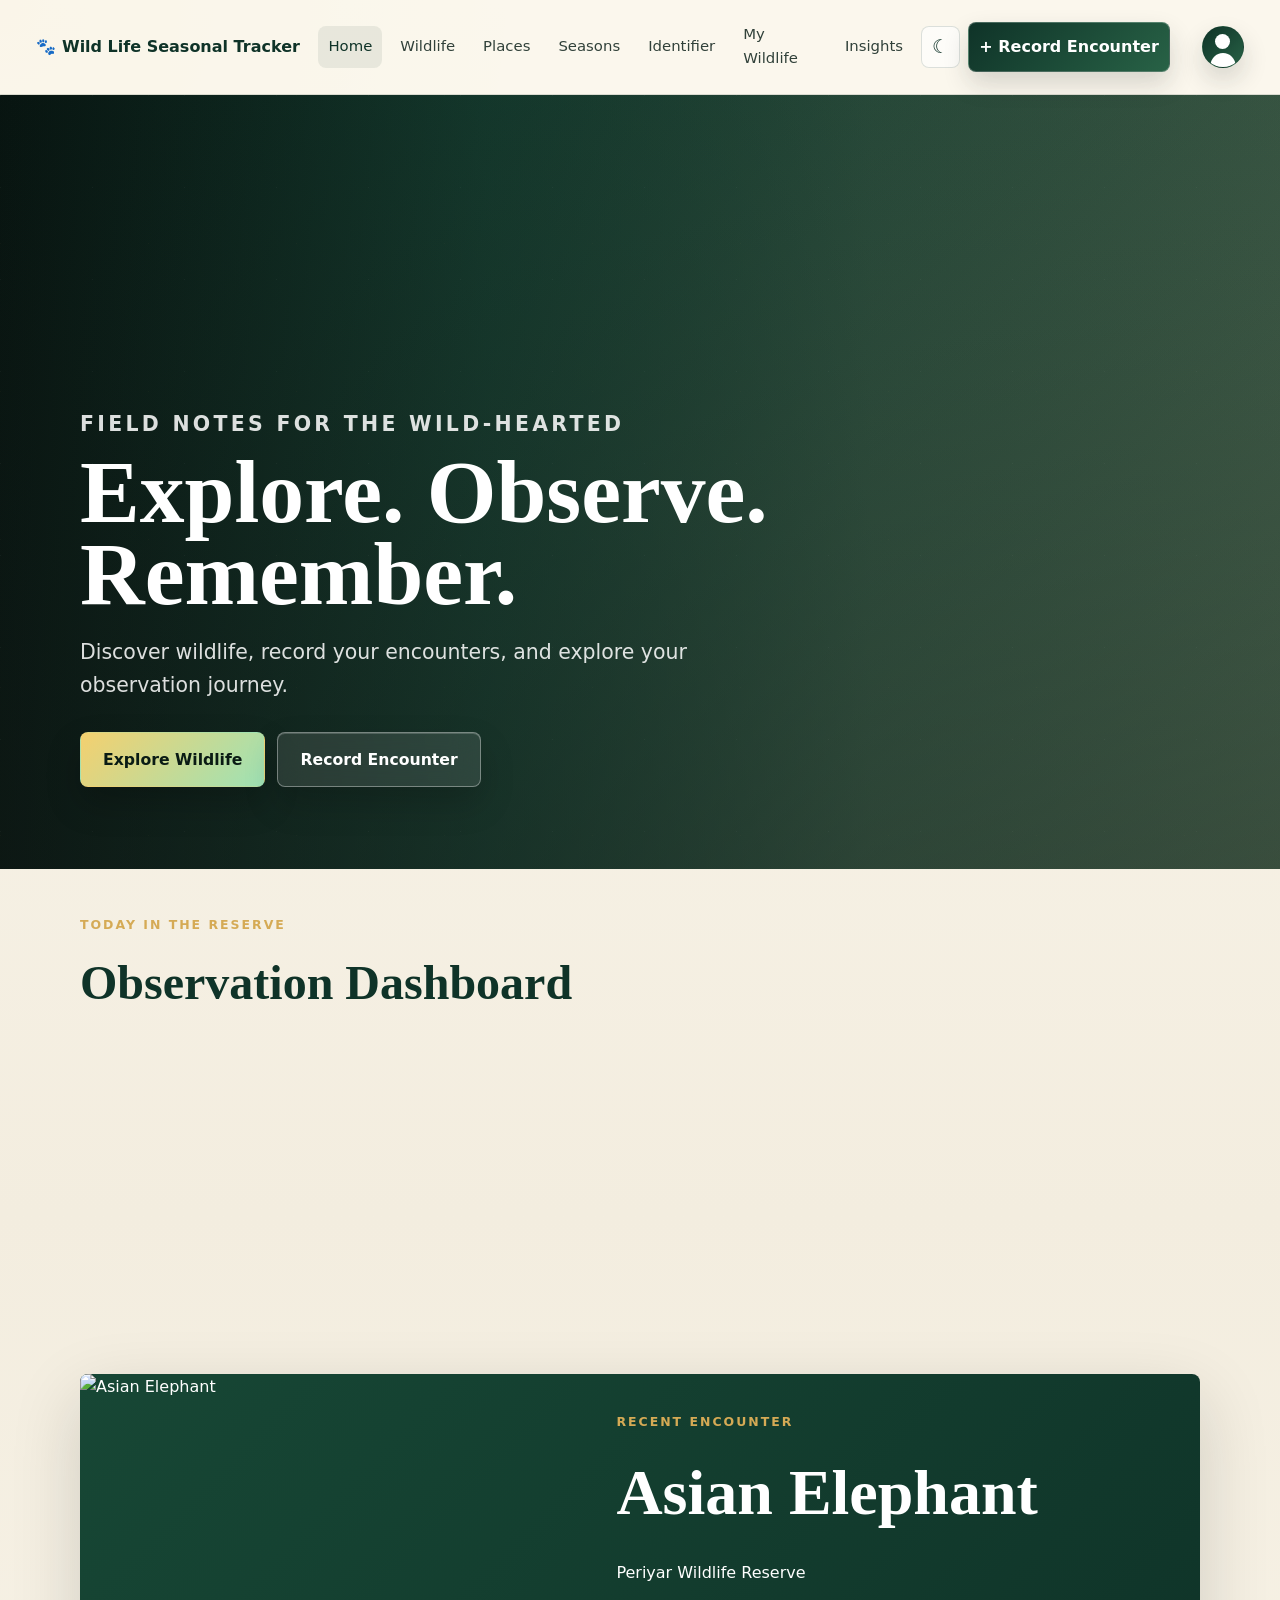
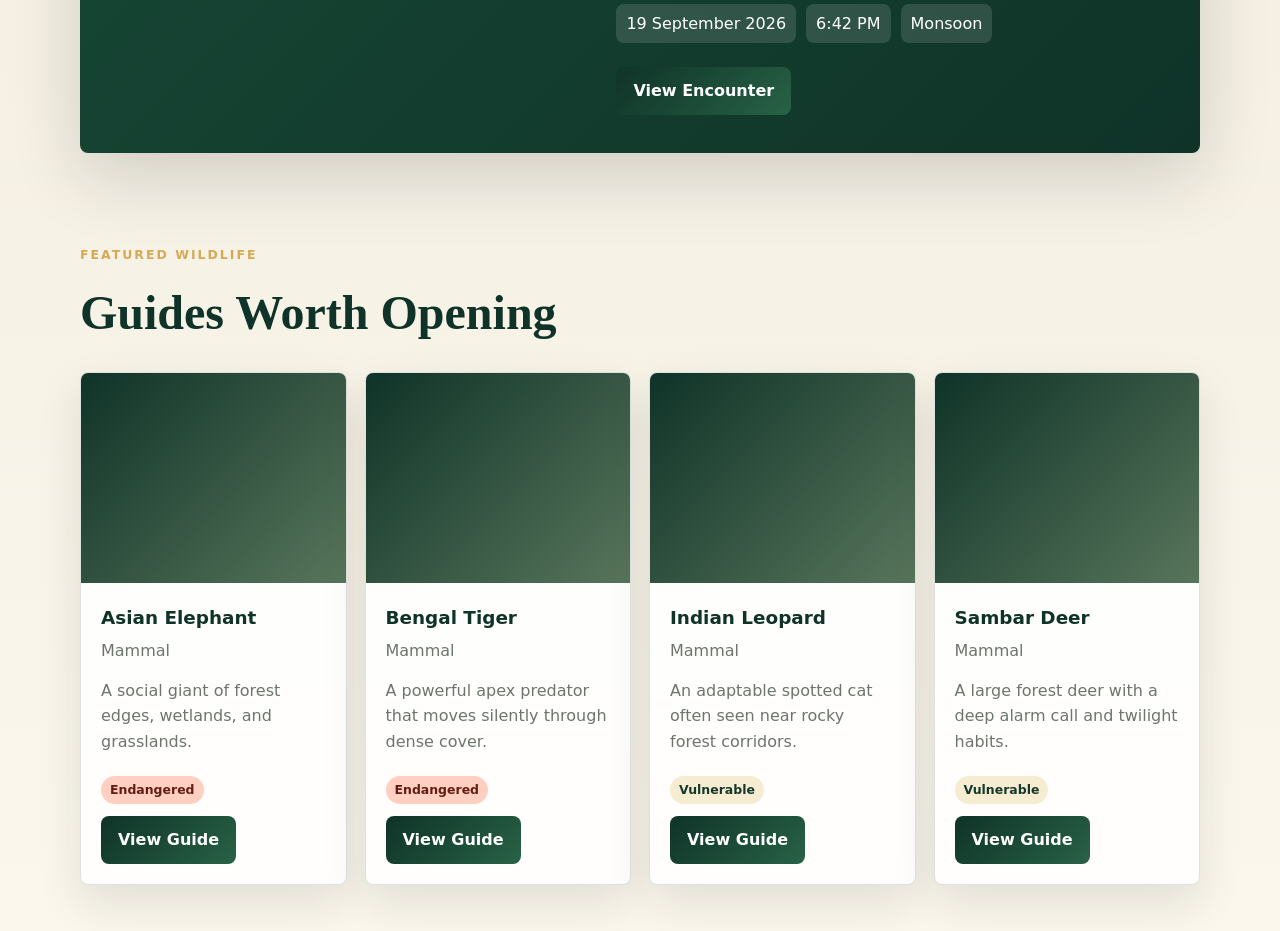
==== commit c19d3e81: "fixed hero" ====
--- a/index.html
+++ b/index.html
@@ -22,17 +22,17 @@
         <a href="insights.html" data-nav="insights">Insights</a>
         <button class="theme-toggle" type="button" aria-label="Switch to dark mode" title="Switch theme"><span class="theme-icon">☾</span></button>
         <a class="btn btn-primary nav-cta" href="encounter.html">+ Record Encounter</a>
-        <div class="account-menu">
-          <button class="account-button" type="button" aria-label="Open account menu" aria-expanded="false"><span></span></button>
-          <div class="account-panel">
-            <strong id="accountName">Guest</strong>
-            <p id="accountEmail">No email</p>
-            <div class="account-auth-actions">
-              <button class="btn btn-light auth-trigger" type="button" data-auth-mode="login">Login</button>
-              <button class="btn btn-primary auth-trigger" type="button" data-auth-mode="register">Register</button>
-            </div>
-            <button class="btn btn-light auth-logout" type="button">Logout</button>
+      </div>
+      <div class="account-menu">
+        <button class="account-button" type="button" aria-label="Open account menu" aria-expanded="false"><span></span></button>
+        <div class="account-panel">
+          <strong id="accountName">Guest</strong>
+          <p id="accountEmail">No email</p>
+          <div class="account-auth-actions">
+            <button class="btn btn-light auth-trigger" type="button" data-auth-mode="login">Login</button>
+            <button class="btn btn-primary auth-trigger" type="button" data-auth-mode="register">Register</button>
           </div>
+          <button class="btn btn-light auth-logout" type="button">Logout</button>
         </div>
       </div>
     </nav>
--- a/css/style.css
+++ b/css/style.css
@@ -79,7 +79,7 @@
   margin: 0 auto;
   padding: 14px 22px;
   display: grid;
-  grid-template-columns: minmax(260px, 1fr) auto minmax(150px, 1fr);
+  grid-template-columns: minmax(260px, 1fr) auto minmax(52px, 1fr);
   align-items: center;
   justify-content: center;
   gap: 22px;
@@ -207,9 +207,8 @@
 }
 
 .account-menu {
-  position: fixed;
-  top: 26px;
-  right: 22px;
+  position: relative;
+  justify-self: end;
   z-index: 70;
 }
 
@@ -273,7 +272,12 @@
   transition: opacity .2s ease, transform .2s ease;
 }
 
+.account-menu:not(.open) .account-panel {
+  visibility: hidden;
+}
+
 .account-menu.open .account-panel {
+  visibility: visible;
   opacity: 1;
   pointer-events: auto;
   transform: translateY(0) scale(1);
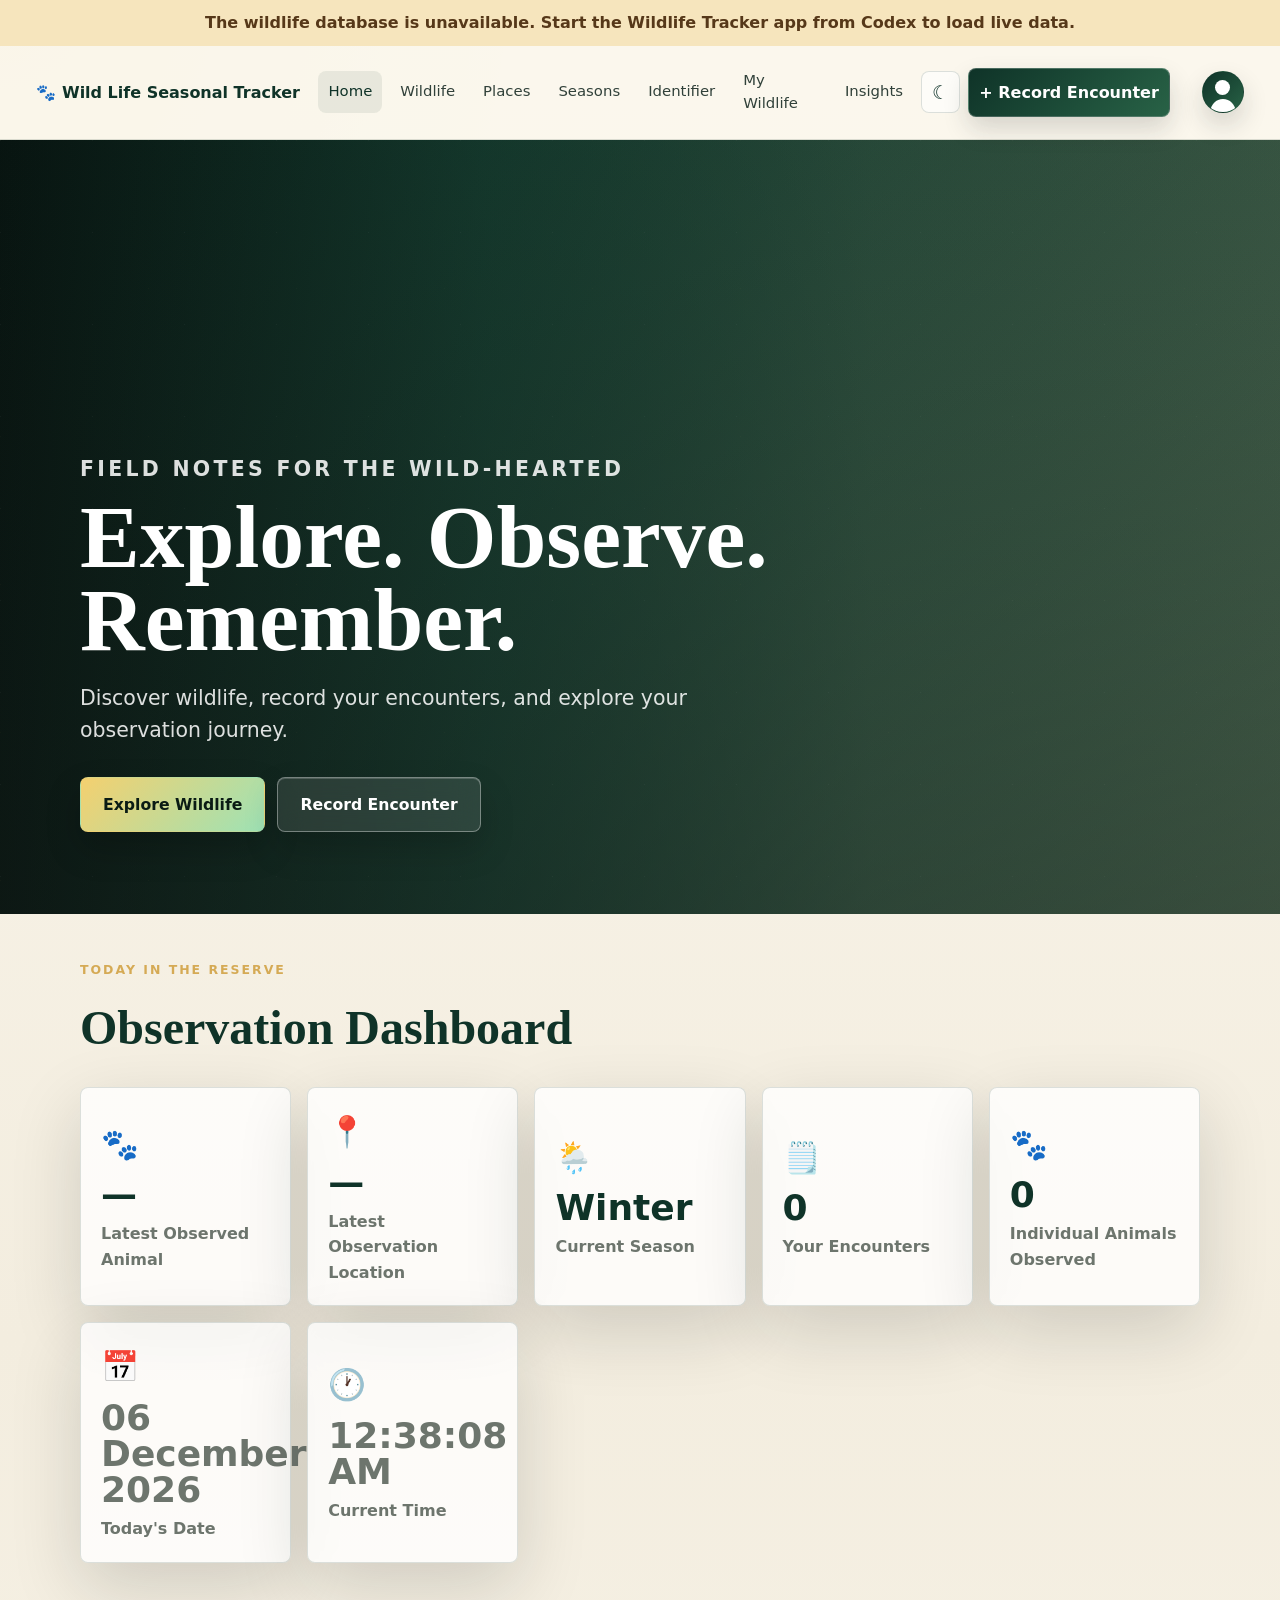
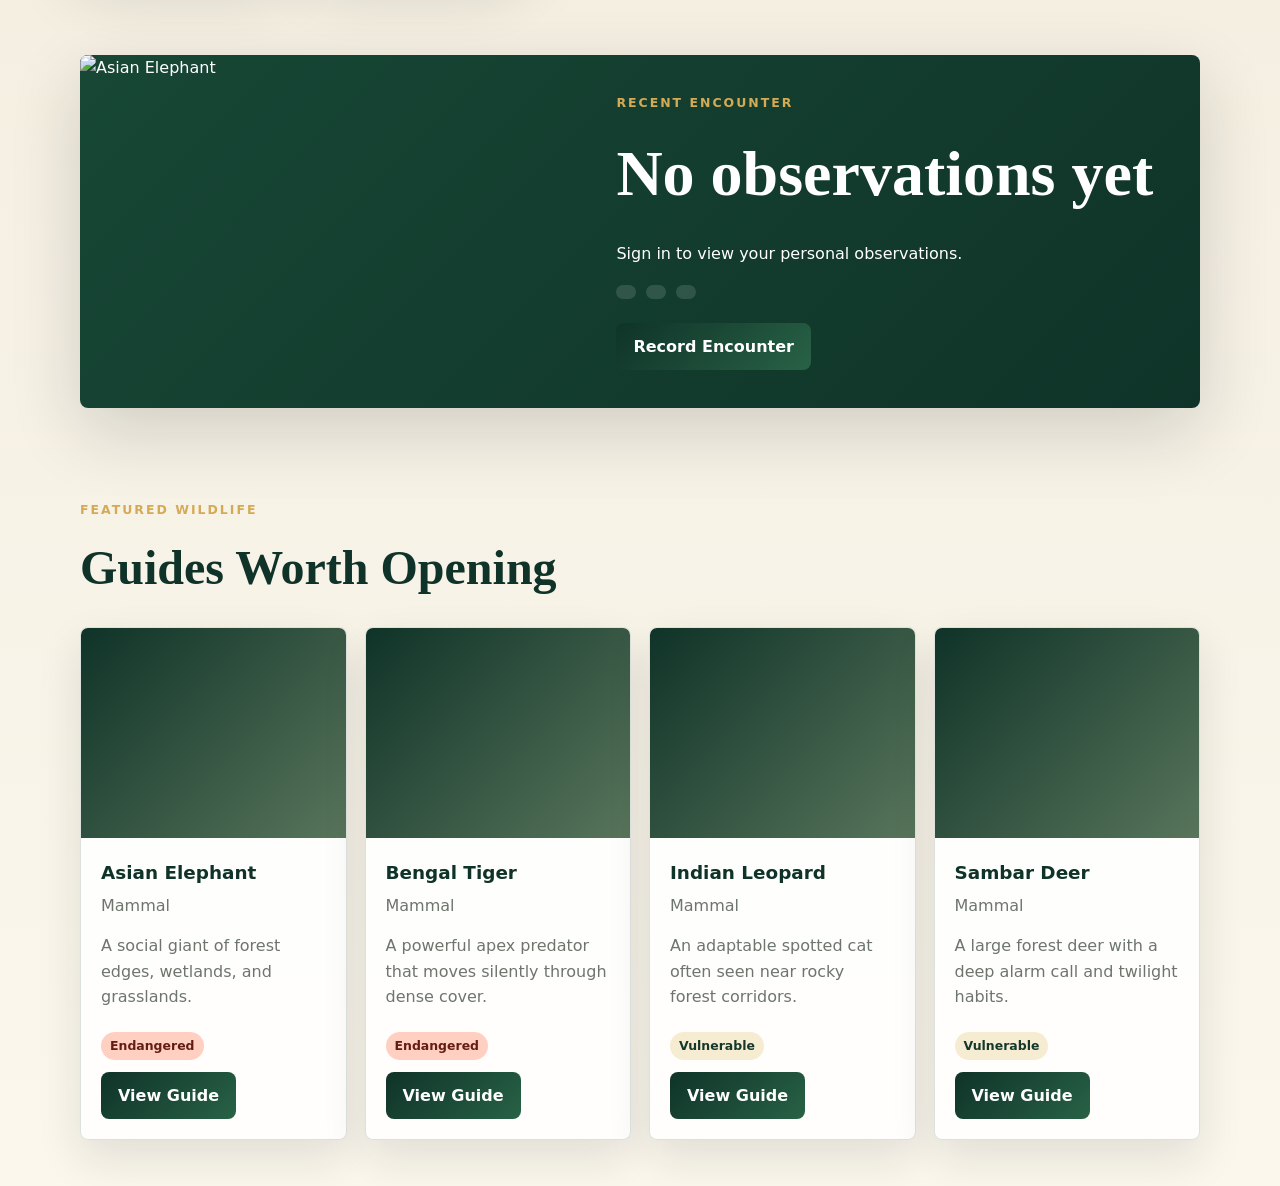
==== commit a64de247: "Add Java backend and SQL account sessions" ====
--- a/index.html
+++ b/index.html
@@ -62,13 +62,13 @@
 
     <section class="section split-section">
       <article class="encounter-feature reveal">
-        <img src="https://images.unsplash.com/photo-1557050543-4d5f4e07ef46?auto=format&fit=crop&w=900&q=80" alt="Asian Elephant">
+        <img id="recentEncounterImage" src="https://images.unsplash.com/photo-1557050543-4d5f4e07ef46?auto=format&fit=crop&w=900&q=80" alt="Asian Elephant">
         <div>
           <p class="eyebrow">Recent Encounter</p>
-          <h2>Asian Elephant</h2>
-          <p>Periyar Wildlife Reserve</p>
-          <div class="meta-line"><span>19 September 2026</span><span>6:42 PM</span><span>Monsoon</span></div>
-          <a class="btn btn-primary" href="encounter-details.html?encounter=asian-elephant-periyar-2026-09-19">View Encounter</a>
+          <h2 id="recentEncounterAnimal">No observations yet</h2>
+          <p id="recentEncounterLocation">Sign in and record your first wildlife encounter.</p>
+          <div class="meta-line"><span id="recentEncounterDate"></span><span id="recentEncounterTime"></span><span id="recentEncounterSeason"></span></div>
+          <a class="btn btn-primary" id="recentEncounterLink" href="encounter.html">Record Encounter</a>
         </div>
       </article>
     </section>
--- a/css/style.css
+++ b/css/style.css
@@ -471,6 +471,15 @@
   color: #9a2f1d;
 }
 
+.backend-notice {
+  margin: 0;
+  padding: 10px 18px;
+  color: #563819;
+  background: #f6e5bd;
+  text-align: center;
+  font-weight: 700;
+}
+
 .auth-form.pulse {
   animation: authPulse .42s ease;
 }
@@ -764,7 +773,7 @@
   margin-bottom: 22px;
 }
 
-.search-input, input, select {
+.search-input, input, select, textarea {
   min-height: 48px;
   padding: 12px 14px;
   border: 1px solid var(--line);
@@ -776,7 +785,8 @@
 
 html[data-theme="dark"] .search-input,
 html[data-theme="dark"] input,
-html[data-theme="dark"] select {
+html[data-theme="dark"] select,
+html[data-theme="dark"] textarea {
   background: rgba(7, 17, 14, .72);
   color: var(--charcoal);
 }
@@ -1138,6 +1148,8 @@
   grid-template-columns: repeat(2, minmax(0, 1fr));
   gap: 16px;
 }
+.form-grid .full-width { grid-column: 1 / -1; }
+textarea { width: 100%; min-height: 96px; resize: vertical; }
 label { display: grid; gap: 7px; color: var(--forest); font-weight: 850; }
 
 .time-field {
